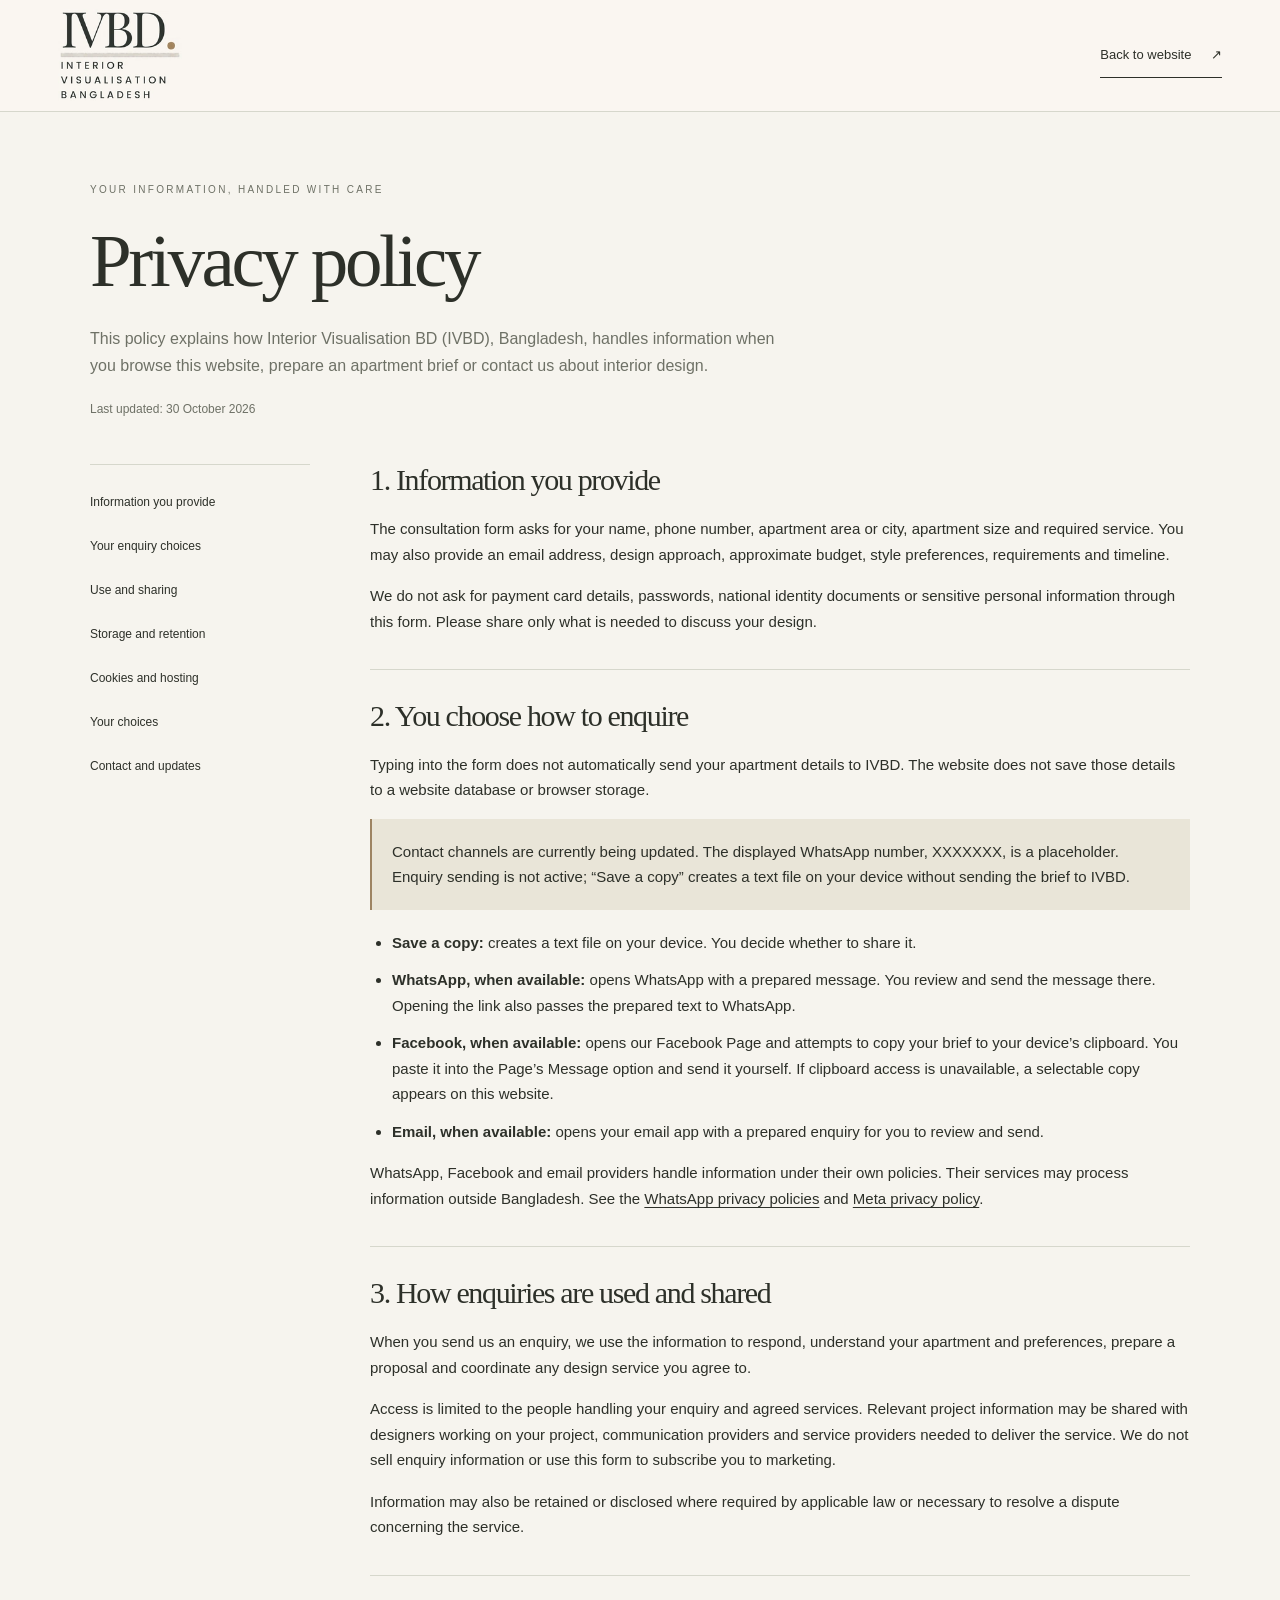
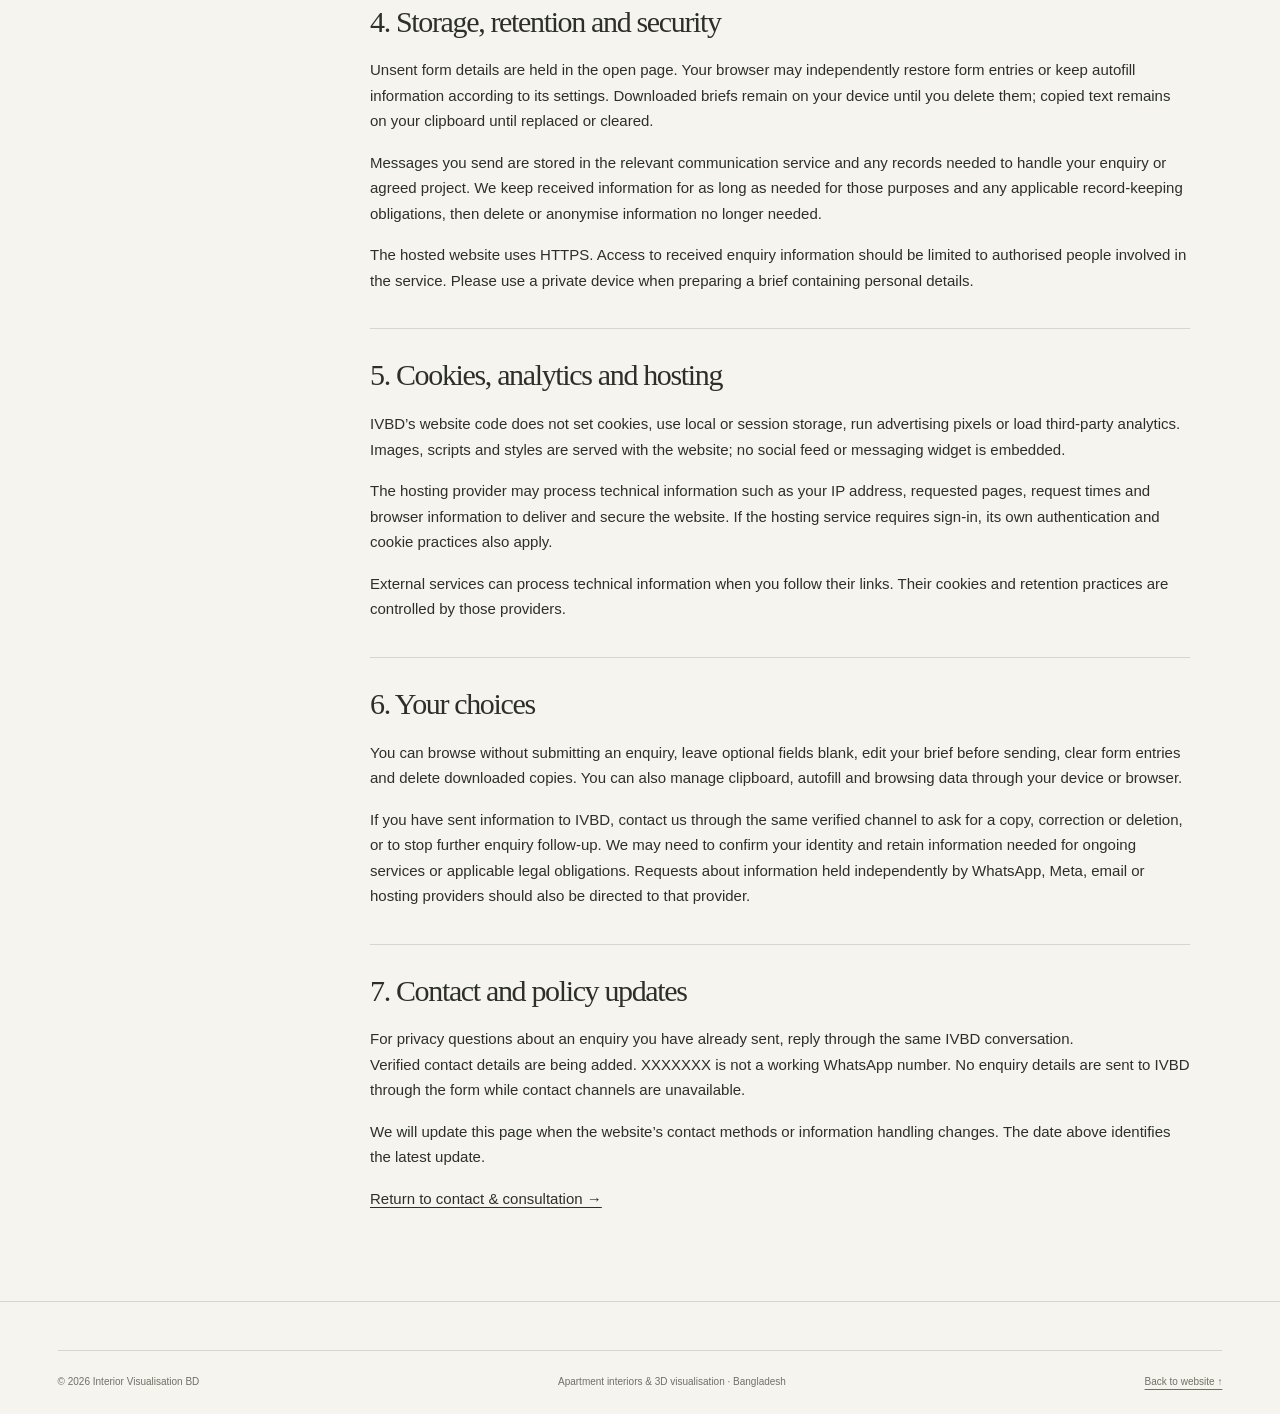
==== privacy.html @ 9e8beb45 "first commit" ====
<!doctype html>
<html lang="en-BD">
<head>
  <meta charset="utf-8">
  <meta name="viewport" content="width=device-width, initial-scale=1">
  <title>Privacy Policy | Interior Visualisation BD</title>
  <meta name="description" content="How Interior Visualisation BD handles website visits, apartment briefs and consultation enquiries.">
  <meta name="theme-color" content="#f6f3ed">
  <link rel="canonical" href="https://ivbd-interior-visualisation.usefulark.chatgpt.site/privacy.html">
  <link rel="icon" href="favicon.svg" type="image/svg+xml">
  <link rel="stylesheet" href="styles.css?v=plan-preview-fix-20261101">
  <script src="site-content.js?v=plan-preview-fix-20261101" defer></script>
  <script src="privacy.js?v=plan-preview-fix-20261101" defer></script>
  <script src="interactions.js?v=plan-preview-fix-20261101" defer></script>
</head>
<body>
  <a class="skip-link" href="#main">Skip to content</a>
  <header class="header policy-header">
    <a class="brand" href="index.html#home" aria-label="Interior Visualisation BD home"><img class="brand-logo" src="assets/ivbd-logo-396.webp" srcset="assets/ivbd-logo-198.webp 198w, assets/ivbd-logo-396.webp 396w, assets/ivbd-logo-990.webp 990w" sizes="(max-width: 600px) 100px, 198px" width="990" height="750" alt="IVBD — Interior Visualisation Bangladesh" decoding="async"></a>
    <a class="policy-back" href="index.html">Back to website <span aria-hidden="true">↗</span></a>
  </header>
  <main class="container policy-main" id="main">
    <p class="eyebrow">YOUR INFORMATION, HANDLED WITH CARE</p>
    <h1>Privacy policy</h1>
    <p class="policy-intro">This policy explains how Interior Visualisation BD (IVBD), Bangladesh, handles information when you browse this website, prepare an apartment brief or contact us about interior design.</p>
    <p class="policy-date">Last updated: <time datetime="2026-10-30">30 October 2026</time></p>
    <div class="policy-layout">
      <nav class="policy-nav" aria-label="Privacy policy contents">
        <a href="#information">Information you provide</a>
        <a href="#enquiries">Your enquiry choices</a>
        <a href="#use">Use and sharing</a>
        <a href="#storage">Storage and retention</a>
        <a href="#cookies">Cookies and hosting</a>
        <a href="#choices">Your choices</a>
        <a href="#contact">Contact and updates</a>
      </nav>
      <div class="policy-body">
        <section id="information" aria-labelledby="information-title">
          <h2 id="information-title">1. Information you provide</h2>
          <p>The consultation form asks for your name, phone number, apartment area or city, apartment size and required service. You may also provide an email address, design approach, approximate budget, style preferences, requirements and timeline.</p>
          <p>We do not ask for payment card details, passwords, national identity documents or sensitive personal information through this form. Please share only what is needed to discuss your design.</p>
        </section>
        <section id="enquiries" aria-labelledby="enquiries-title">
          <h2 id="enquiries-title">2. You choose how to enquire</h2>
          <p>Typing into the form does not automatically send your apartment details to IVBD. The website does not save those details to a website database or browser storage.</p>
          <p class="policy-status" id="policy-current-flow">Contact channels are currently being updated. The displayed WhatsApp number, XXXXXXX, is a placeholder. Enquiry sending is not active; “Save a copy” creates a text file on your device without sending the brief to IVBD.</p>
          <ul>
            <li><strong>Save a copy:</strong> creates a text file on your device. You decide whether to share it.</li>
            <li><strong>WhatsApp, when available:</strong> opens WhatsApp with a prepared message. You review and send the message there. Opening the link also passes the prepared text to WhatsApp.</li>
            <li><strong>Facebook, when available:</strong> opens our Facebook Page and attempts to copy your brief to your device’s clipboard. You paste it into the Page’s Message option and send it yourself. If clipboard access is unavailable, a selectable copy appears on this website.</li>
            <li><strong>Email, when available:</strong> opens your email app with a prepared enquiry for you to review and send.</li>
          </ul>
          <p id="policy-endpoint" hidden></p>
          <p>WhatsApp, Facebook and email providers handle information under their own policies. Their services may process information outside Bangladesh. See the <a href="https://www.whatsapp.com/legal/privacy-policies" target="_blank" rel="noopener noreferrer">WhatsApp privacy policies</a> and <a href="https://www.facebook.com/privacy/policy/" target="_blank" rel="noopener noreferrer">Meta privacy policy</a>.</p>
        </section>
        <section id="use" aria-labelledby="use-title">
          <h2 id="use-title">3. How enquiries are used and shared</h2>
          <p>When you send us an enquiry, we use the information to respond, understand your apartment and preferences, prepare a proposal and coordinate any design service you agree to.</p>
          <p>Access is limited to the people handling your enquiry and agreed services. Relevant project information may be shared with designers working on your project, communication providers and service providers needed to deliver the service. We do not sell enquiry information or use this form to subscribe you to marketing.</p>
          <p>Information may also be retained or disclosed where required by applicable law or necessary to resolve a dispute concerning the service.</p>
        </section>
        <section id="storage" aria-labelledby="storage-title">
          <h2 id="storage-title">4. Storage, retention and security</h2>
          <p>Unsent form details are held in the open page. Your browser may independently restore form entries or keep autofill information according to its settings. Downloaded briefs remain on your device until you delete them; copied text remains on your clipboard until replaced or cleared.</p>
          <p>Messages you send are stored in the relevant communication service and any records needed to handle your enquiry or agreed project. We keep received information for as long as needed for those purposes and any applicable record-keeping obligations, then delete or anonymise information no longer needed.</p>
          <p>The hosted website uses HTTPS. Access to received enquiry information should be limited to authorised people involved in the service. Please use a private device when preparing a brief containing personal details.</p>
        </section>
        <section id="cookies" aria-labelledby="cookies-title">
          <h2 id="cookies-title">5. Cookies, analytics and hosting</h2>
          <p>IVBD’s website code does not set cookies, use local or session storage, run advertising pixels or load third-party analytics. Images, scripts and styles are served with the website; no social feed or messaging widget is embedded.</p>
          <p>The hosting provider may process technical information such as your IP address, requested pages, request times and browser information to deliver and secure the website. If the hosting service requires sign-in, its own authentication and cookie practices also apply.</p>
          <p>External services can process technical information when you follow their links. Their cookies and retention practices are controlled by those providers.</p>
        </section>
        <section id="choices" aria-labelledby="choices-title">
          <h2 id="choices-title">6. Your choices</h2>
          <p>You can browse without submitting an enquiry, leave optional fields blank, edit your brief before sending, clear form entries and delete downloaded copies. You can also manage clipboard, autofill and browsing data through your device or browser.</p>
          <p>If you have sent information to IVBD, contact us through the same verified channel to ask for a copy, correction or deletion, or to stop further enquiry follow-up. We may need to confirm your identity and retain information needed for ongoing services or applicable legal obligations. Requests about information held independently by WhatsApp, Meta, email or hosting providers should also be directed to that provider.</p>
        </section>
        <section id="contact" aria-labelledby="contact-title">
          <h2 id="contact-title">7. Contact and policy updates</h2>
          <p>For privacy questions about an enquiry you have already sent, reply through the same IVBD conversation.</p>
          <div class="policy-contact-links" id="policy-contact-links"></div>
          <p id="policy-contact-note">Verified contact details are being added. XXXXXXX is not a working WhatsApp number. No enquiry details are sent to IVBD through the form while contact channels are unavailable.</p>
          <p>We will update this page when the website’s contact methods or information handling changes. The date above identifies the latest update.</p>
          <p><a href="index.html#contact">Return to contact & consultation →</a></p>
        </section>
      </div>
    </div>
  </main>
  <footer class="footer"><div class="container footer-bottom"><p>© 2026 Interior Visualisation BD</p><p>Apartment interiors & 3D visualisation · Bangladesh</p><a href="index.html">Back to website ↑</a></div></footer>
</body>
</html>
---- styles.css ----
/* IVBD — editable design system. No framework or external font downloads. */
:root {
  --paper: #f6f4ee;
  --ink: #2d3029;
  --muted: #6e7166;
  --olive: #343f32;
  --sand: #e8e3d8;
  --line: #d6d7cc;
  --gold: #9d8463;
  --serif: 'Iowan Old Style', 'Palatino Linotype', 'Book Antiqua', Georgia, serif;
  --gutter: clamp(22px, 4.5vw, 84px);
}
* { box-sizing: border-box; }
html { scroll-behavior: smooth; scroll-padding-top: 100px; }
body { margin: 0; background: var(--paper); color: var(--ink); font: 16px/1.7 Arial, Helvetica, sans-serif; -webkit-font-smoothing: antialiased; }
body.modal-open { overflow: hidden; }
img { display: block; width: 100%; height: auto; object-fit: cover; }
button, input, select, textarea { font: inherit; }
button, a { -webkit-tap-highlight-color: transparent; touch-action: manipulation; }
button { cursor: pointer; }
a { color: inherit; text-decoration: none; }
button { color: inherit; }
button, a { transition: color .2s, background-color .2s, border-color .2s; }
h1, h2, h3, p { margin: 0; }
h1, h2, h3 { font-family: var(--serif); font-weight: 400; }
h1, h2 { line-height: 1.06; letter-spacing: -.045em; }
h2 { font-size: clamp(38px, 4.3vw, 66px); }
h3 { line-height: 1.2; letter-spacing: -.025em; }
em { font-weight: 400; }
::selection { background: #d4c5aa; color: #253020; }
a:focus-visible, button:focus-visible, summary:focus-visible { outline: 2px solid #a57947; outline-offset: 5px; }
input:focus, textarea:focus, select:focus { outline: 2px solid #88947b; outline-offset: 3px; }
[hidden] { display: none !important; }
.wrap, .container { width: calc(100% - var(--gutter) * 2); max-width: 1440px; margin-inline: auto; }
.section { padding-block: clamp(68px, 7.5vw, 120px); }
.eyebrow { font-size: 10px; letter-spacing: 2.3px; text-transform: uppercase; line-height: 1.5; color: var(--muted); margin-bottom: 24px; }
.rule-label { display: flex; align-items: center; gap: 16px; }
.rule-label::before { content: ''; width: 38px; height: 1px; background: currentColor; }
.text-link { display: inline-flex; align-items: center; justify-content: space-between; gap: 30px; font-size: 13px; min-height: 46px; border-bottom: 1px solid currentColor; padding: 9px 0; }
.text-link span { font-size: 22px; }
.text-link:hover { color: #947553; }
.button { display: inline-flex; align-items: center; justify-content: space-between; gap: 30px; min-height: 57px; padding: 16px 24px; border: 1px solid transparent; font-size: 13px; line-height: 1.5; }
.button span:last-child { font-size: 23px; line-height: 1; }
.button-dark { background: var(--olive); color: var(--paper); }
.button-dark:hover { background: #4b5845; }
.button-light { background: var(--paper); color: var(--ink); }
.button-light:hover { background: #e5dfd3; }
.button-outline { border-color: var(--olive); color: var(--olive); background: transparent; }
.button-outline:hover { background: #e1ddcf; }
.skip-link { position: absolute; top: -100px; left: 18px; z-index: 100; padding: 14px 22px; background: var(--ink); color: white; }
.skip-link:focus { top: 10px; }
.sr-only { position: absolute; width: 1px; height: 1px; padding: 0; margin: -1px; overflow: hidden; clip: rect(0,0,0,0); white-space: nowrap; border: 0; }
/* Header */
.header { height: 94px; padding-inline: var(--gutter); display: flex; align-items: center; justify-content: space-between; gap: 28px; position: relative; z-index: 30; background: var(--paper); border-bottom: 1px solid var(--line); }
.brand { display: inline-flex; align-items: center; gap: 18px; flex-shrink: 0; }
.wordmark { font: 43px/.95 Georgia, serif; letter-spacing: -4px; }
.brand-dot { color: var(--gold); }
.brand-name { font-size: 8px; letter-spacing: 1.6px; line-height: 1.8; border-left: 1px solid var(--line); padding-left: 17px; }
.desktop-nav { display: flex; gap: 32px; font-size: 12px; }
.desktop-nav a { padding-block: 14px; }
.desktop-nav a:hover { color: var(--gold); }
.nav-cta { min-height: 44px; display: flex; align-items: center; gap: 22px; font-size: 12px; border-bottom: 1px solid var(--ink); }
.nav-cta span { font-size: 24px; }
.menu-toggle { display: none; border: 0; background: none; width: 44px; height: 44px; padding: 10px 7px; flex-shrink: 0; }
.menu-toggle span { display: block; height: 1px; margin: 6px 0; background: var(--ink); }
.mobile-nav { position: absolute; z-index: 29; top: 78px; padding: 18px var(--gutter) 28px; width: 100%; background: var(--paper); border-bottom: 1px solid var(--line); box-shadow: 0 20px 30px #0001; }
.mobile-nav a { display: block; padding-block: 12px; font-family: var(--serif); font-size: 27px; border-bottom: 1px solid var(--line); }
/* HERO: strong shading by the copy, fully transparent at 69% on desktop. */
.hero { position: relative; isolation: isolate; height: min(850px, calc(100svh - 94px)); min-height: 640px; color: white; display: flex; align-items: center; overflow: hidden; background: #766c5b; }
.hero-image, .hero-shade { position: absolute; inset: 0; width: 100%; height: 100%; }
.hero-image { z-index: -2; }
.hero-image img { height: 100%; object-position: center; }
.hero-shade { z-index: -1; pointer-events: none; background: linear-gradient(90deg, #000b 0%, #0009 26%, #0005 47%, #0000 69%); }
.hero-content { width: min(820px, 66%); margin-left: max(var(--gutter), calc((100vw - 1440px) / 2)); padding-block: 70px 100px; }
.hero .eyebrow { color: #f5f1e8; margin-bottom: 31px; }
.hero h1 { font-size: clamp(59px, 5.7vw, 90px); text-shadow: 0 2px 18px #0003; }
.hero h1 span { display: block; }
.hero-copy { max-width: 420px; font-size: 16px; line-height: 1.8; margin-top: 26px; text-shadow: 0 1px 10px #0007; }
.hero-actions { display: flex; align-items: center; gap: 34px; margin-top: 35px; }
.hero-actions .text-link { color: white; }
.hero-bottom { position: absolute; left: var(--gutter); right: var(--gutter); bottom: 28px; display: flex; justify-content: space-between; align-items: end; font-size: 10px; letter-spacing: 1.8px; text-transform: uppercase; }
.hero-caption { display: flex; gap: 16px; align-items: center; letter-spacing: .4px; text-transform: none; text-shadow: 0 2px 8px #000a; }
.hero-caption span { font-size: 24px; }
.intro-line { border-bottom: 1px solid var(--line); padding: 23px var(--gutter); display: flex; gap: 30px; align-items: center; justify-content: space-between; font-size: 10px; letter-spacing: 1.8px; text-transform: uppercase; }
.intro-line b { font-size: 16px; font-weight: 400; color: var(--gold); }
/* Apartment collections */
.section-heading { display: flex; align-items: end; justify-content: space-between; gap: 56px; margin-bottom: 46px; }
.section-heading > p { max-width: 350px; font-size: 15px; color: var(--muted); }
.apartments { padding-bottom: 90px; }
.homes-grid { display: grid; grid-template-columns: 1fr 1fr; gap: 34px; align-items: start; }
.home-card:nth-child(2) { margin-top: 92px; }
.home-picture { position: relative; overflow: hidden; aspect-ratio: 1.26; display: block; }
.home-picture img { height: 100%; transition: transform .6s ease; }
.home-card:hover .home-picture img { transform: scale(1.035); }
.picture-arrow { position: absolute; bottom: 21px; right: 21px; background: var(--paper); color: var(--ink); width: 48px; height: 48px; display: grid; place-items: center; font-size: 26px; }
.home-card-top { display: flex; align-items: center; justify-content: space-between; gap: 14px; margin: 24px 0 12px; }
.home-card-top .eyebrow { margin: 0; font-size: 9px; letter-spacing: 1.8px; }
.swatches { display: flex; gap: 6px; }
.swatch { width: 15px; height: 15px; border-radius: 50%; border: 1px solid #0001; }
.home-card h3 { font-size: clamp(30px, 3vw, 44px); margin-bottom: 12px; }
.home-meta { font-size: 12px; color: var(--muted); display: flex; gap: 12px; align-items: center; flex-wrap: wrap; }
.home-meta span + span::before { content: '/'; margin-right: 12px; color: #a2a495; }
.home-description { color: var(--muted); font-size: 14px; max-width: 470px; margin-block: 18px 13px; }
.concept-note { border-top: 1px solid var(--line); margin-top: 46px; padding-top: 20px; color: var(--muted); font-size: 12px; }
/* Interactive room feature */
.room-feature { background: #e9e6dc; padding-block: 72px; }
.room-feature-top { display: flex; align-items: end; justify-content: space-between; gap: 40px; margin-bottom: 36px; }
.room-feature-top h2 { font-size: clamp(38px, 4vw, 60px); }
.room-tabs { display: flex; gap: 25px; overflow-x: auto; scrollbar-width: thin; }
.room-tab { padding: 12px 0; background: transparent; border: 0; border-bottom: 1px solid transparent; color: var(--muted); font-size: 12px; white-space: nowrap; min-height: 44px; }
.room-tab[aria-selected='true'] { color: var(--ink); border-color: var(--ink); }
.room-feature-grid { display: grid; grid-template-columns: minmax(0, 1.8fr) minmax(260px, .8fr); }
.room-feature-photo { aspect-ratio: 1.5; background: #d4cdbd; overflow: hidden; }
.room-feature-photo img { height: 100%; }
.room-feature-copy { padding: 46px 0 30px 50px; display: flex; flex-direction: column; align-items: flex-start; justify-content: center; }
.room-feature-copy .eyebrow { font-size: 9px; }
.room-feature-copy h3 { font-size: 38px; margin-bottom: 21px; }
.room-feature-copy p:not(.eyebrow) { font-size: 14px; line-height: 1.8; color: var(--muted); }
.room-feature-copy .text-link { margin-top: 28px; }
/* Services and approach */
.services-layout { display: grid; grid-template-columns: .9fr 1.1fr; gap: 90px; align-items: start; }
.services-intro > p:not(.eyebrow) { color: var(--muted); margin-top: 25px; max-width: 380px; }
.plan-teaser { display: block; width: 100%; min-width: 0; margin-top: 38px; background: #edeadf; padding: 22px; border: 1px solid var(--line); position: relative; }
.plan-teaser img { width: 100%; height: auto; aspect-ratio: 1592 / 988; object-fit: contain; }
.plan-teaser > span { display: flex; justify-content: space-between; padding-top: 12px; font-size: 11px; color: var(--muted); }
.service-list details { border-top: 1px solid var(--line); }
.service-list details:last-of-type { border-bottom: 1px solid var(--line); }
.service-list summary { list-style: none; display: flex; align-items: center; gap: 24px; padding-block: 27px; cursor: pointer; }
.service-list summary::-webkit-details-marker { display: none; }
.service-number { font-size: 10px; color: var(--gold); }
.service-list h3 { font-size: 27px; }
.details-icon { margin-left: auto; font-size: 23px; font-weight: 300; }
.details-icon::after { content: '+'; }
.service-list details[open] .details-icon::after { content: '−'; }
.service-list details p { padding: 0 25px 28px 38px; font-size: 14px; color: var(--muted); }
.service-list .text-link { margin-top: 25px; }
.approach { background: var(--olive); color: var(--paper); }
.approach .eyebrow, .approach .section-heading > p { color: #d0d4c7; }
.process-grid { display: grid; grid-template-columns: repeat(4, 1fr); gap: 28px; margin-top: 66px; }
.process-grid article { border-top: 1px solid #ffffff45; padding-top: 24px; }
.step { font-size: 11px; letter-spacing: 2px; color: #d4c6ac; display: block; margin-bottom: 38px; }
.process-grid h3 { font-size: 29px; margin-bottom: 16px; }
.process-grid p { font-size: 13px; color: #d4d8ce; line-height: 1.85; max-width: 280px; }
/* Equally presented design services */
.pricing-grid { display: grid; grid-template-columns: 1fr 1fr; gap: 28px; }
.package { border: 1px solid #ced0c3; padding: 42px; background: #efeee6; display: flex; flex-direction: column; }
.package .eyebrow { font-size: 9px; letter-spacing: 1.8px; margin-bottom: 24px; }
.package h3 { font-size: 43px; margin-bottom: 21px; }
.package-desc { color: var(--muted); font-size: 14px; max-width: 440px; }
.package ul { list-style: none; padding: 28px 0; margin: 28px 0 15px; border-top: 1px solid #d2d4c9; flex: 1; }
.package li { font-size: 13px; padding: 8px 0; display: flex; gap: 13px; }
.package li::before { content: '✓'; color: #8d795b; }
.package .button { width: 100%; }
.package-note, .pricing-footnote { font-size: 12px; color: var(--muted); margin-top: 22px; }
/* Closing image */
.balcony-band { position: relative; isolation: isolate; height: 560px; display: flex; align-items: end; padding: 65px var(--gutter); color: white; background: #73634c; }
.balcony-band img { position: absolute; inset: 0; height: 100%; z-index: -2; object-position: center 57%; }
.balcony-band::before { content: ''; position: absolute; inset: 0; z-index: -1; background: linear-gradient(0deg, #000a, #0000 75%); }
.balcony-band .eyebrow { color: #f5ede0; }
.balcony-band h2 { font-size: clamp(40px, 4.8vw, 74px); text-shadow: 0 1px 15px #0003; }
/* Consultation */
.contact { background: #e9e5da; }
.contact-layout { display: grid; grid-template-columns: .8fr 1.2fr; gap: 100px; }
.contact-intro h2 { font-size: clamp(44px, 4.3vw, 65px); }
.contact-intro > p:not(.eyebrow) { color: var(--muted); max-width: 370px; margin-top: 25px; font-size: 15px; }
.contact-channels { display: flex; flex-direction: column; gap: 20px; margin-top: 38px; }
.contact-channel-block { display: flex; flex-direction: column; align-items: start; }
.contact-channel { font-size: 14px; display: inline-flex; align-items: center; gap: 28px; min-height: 44px; border-bottom: 1px solid #aaa58e; }
.channel-note { font-size: 11px; color: #77786b; margin-top: 7px; }
.contact-location { display: block; font-size: 9px; letter-spacing: 1.7px; margin-top: 50px; color: var(--muted); }
.consultation-form { display: flex; flex-direction: column; gap: 27px; }
.form-row { display: grid; grid-template-columns: 1fr 1fr; gap: 28px; }
.consultation-form label { font-size: 12px; position: relative; display: block; }
.consultation-form label > span:not(.optional) { color: var(--gold); }
.consultation-form input, .consultation-form select, .consultation-form textarea { display: block; width: 100%; border: 0; border-bottom: 1px solid #bbb9a8; border-radius: 0; background: transparent; padding: 13px 0; color: var(--ink); font-size: 16px; min-height: 50px; margin-top: 5px; }
.consultation-form input::placeholder, .consultation-form textarea::placeholder { color: #878678; opacity: 1; }
.consultation-form textarea { resize: vertical; min-height: 100px; }
.optional { float: right; color: var(--muted); font-size: 10px; }
.form-channel-actions { display: grid; grid-template-columns: 1fr 1fr; gap: 14px; margin-top: 5px; }
.form-channel-actions .button { width: 100%; padding-inline: 18px; font-size: 12px; text-align: left; }
[aria-disabled='true'] { opacity: .6; }
.form-fineprint { display: flex; justify-content: space-between; align-items: start; gap: 20px; }
.form-privacy, .form-policy { font-size: 11px; color: var(--muted); line-height: 1.8; }
.form-policy { margin-top: -14px; }
.form-policy a { text-decoration: underline; text-underline-offset: 3px; }
.save-brief { flex-shrink: 0; font-size: 11px; background: none; padding: 0 0 5px; border: 0; border-bottom: 1px solid #8b8d7b; }
.form-status { font-size: 13px; }
.form-status:empty { display: none; }
.brief-copy { display: block; min-height: 180px; background: #f7f5f0 !important; padding: 12px !important; border: 1px solid #aaa !important; }
.bot-trap { position: absolute; left: -9999px; }
/* Footer */
.footer { padding: 48px 0 24px; border-top: 1px solid var(--line); }
.footer-top { display: flex; align-items: center; justify-content: space-between; gap: 36px; padding-bottom: 40px; }
.footer-tagline { font-family: var(--serif); font-size: 27px; line-height: 1.15; letter-spacing: -.8px; }
.footer-links { display: flex; gap: 26px; font-size: 12px; }
.footer-links a { min-height: 44px; display: inline-flex; align-items: center; }
.footer-bottom { border-top: 1px solid var(--line); padding-top: 22px; display: flex; justify-content: space-between; gap: 24px; font-size: 10px; color: var(--muted); }
.footer-bottom a { text-decoration: underline; text-underline-offset: 4px; }
/* Apartment detail pages */
.project-masthead { padding-block: 49px 38px; }
.breadcrumb { font-size: 11px; color: var(--muted); margin-bottom: 32px; display: flex; gap: 13px; }
.project-title-row { display: flex; align-items: end; justify-content: space-between; gap: 36px; }
.project-title-row h1 { font-size: clamp(44px, 5.8vw, 84px); }
.project-title-row .eyebrow { margin-bottom: 16px; }
.project-title-row .home-meta { padding-bottom: 10px; }
.project-cover { height: min(72vw, 700px); max-height: 76svh; }
.project-cover img { height: 100%; }
.project-intro { display: grid; grid-template-columns: 1fr 1fr; gap: 100px; padding-block: 65px; border-bottom: 1px solid var(--line); }
.project-intro h2 { font-size: 44px; margin-bottom: 23px; }
.project-intro p { color: var(--muted); font-size: 15px; }
.project-spec { display: grid; grid-template-columns: 1fr 1fr; gap: 25px; align-content: start; }
.project-spec .eyebrow { font-size: 9px; margin-bottom: 13px; }
.project-spec ul { list-style: none; padding: 0; margin: 0; }
.project-spec li { font-size: 13px; color: var(--muted); margin-bottom: 9px; }
.palette { display: grid; grid-template-columns: 1fr 1fr; gap: 13px 20px; }
.palette span { display: flex; gap: 8px; align-items: center; color: var(--muted); font-size: 11px; }
.palette i { width: 18px; height: 18px; border-radius: 50%; border: 1px solid #0001; flex-shrink: 0; }
.room-jumps { display: flex; gap: 27px; overflow-x: auto; padding: 16px 0; border-top: 1px solid var(--line); border-bottom: 1px solid var(--line); margin: 28px 0 40px; scrollbar-width: thin; }
.room-jumps a { white-space: nowrap; font-size: 12px; min-height: 36px; display: inline-flex; align-items: center; }
.room-jumps a:hover { color: var(--gold); }
.tour-grid { display: grid; grid-template-columns: 1fr 1fr; gap: 48px 30px; }
.tour-card { scroll-margin-top: 35px; }
.tour-card:first-child { grid-column: 1 / -1; }
.tour-image { display: block; width: 100%; border: 0; padding: 0; position: relative; overflow: hidden; background: #ddd4c4; }
.tour-image img { aspect-ratio: 1.38; transition: transform .5s; }
.tour-card:first-child .tour-image img { aspect-ratio: 1.95; }
.tour-image:hover img { transform: scale(1.025); }
.tour-card h3 { font-size: 29px; margin-block: 19px 10px; }
.tour-card .room-label { font-size: 9px; letter-spacing: 1.4px; text-transform: uppercase; color: var(--muted); display: block; margin-top: 21px; }
.tour-card .room-label + h3 { margin-top: 9px; }
.tour-card p { color: var(--muted); font-size: 13px; max-width: 570px; }
.floorplan-section { background: #eae7de; }
.floorplan-layout { display: grid; grid-template-columns: .65fr 1.35fr; gap: 65px; align-items: center; }
.floorplan-copy h2 { font-size: 47px; }
.floorplan-copy > p:not(.eyebrow) { color: var(--muted); font-size: 14px; margin-top: 24px; }
.floorplan-copy ul { list-style: none; padding: 0; margin: 25px 0; }
.floorplan-copy li { font-size: 13px; padding: 9px 0 9px 20px; position: relative; }
.floorplan-copy li::before { content: '·'; position: absolute; left: 0; }
.floorplan-sheet { background: #f8f6ee; padding: 22px; }
.floorplan-sheet svg { width: 100%; height: auto; display: block; }
.floorplan-sheet .plan-room:hover { fill: #ddd9c5; }
.floorplan-sheet a:focus { outline: none; }
.floorplan-sheet a:focus .plan-room { stroke: #8c6d43; stroke-width: 3; }
.plan-footer { font-size: 10px; color: var(--muted); border-top: 1px solid var(--line); padding-top: 14px; display: flex; justify-content: space-between; gap: 20px; }
.next-home { display: grid; grid-template-columns: 1fr 1fr; gap: 60px; align-items: center; }
.next-home h2 { font-size: 53px; margin-bottom: 25px; }
.next-home p:not(.eyebrow) { color: var(--muted); margin-bottom: 25px; font-size: 15px; }
.next-home img { aspect-ratio: 1.45; }
/* Room lightbox */
.lightbox { border: 0; padding: 0; width: min(1180px, calc(100vw - 56px)); max-height: calc(100svh - 48px); overflow: auto; background: var(--paper); color: var(--ink); }
.lightbox::backdrop { background: #10170fe3; }
.lightbox-image { width: 100%; height: min(67svh, 720px); object-fit: contain; background: #1d241b; }
.lightbox-close { position: absolute; z-index: 2; right: 15px; top: 15px; width: 44px; height: 44px; border: 0; background: var(--paper); font-size: 28px; line-height: 1; }
.lightbox-bottom { display: flex; justify-content: space-between; align-items: center; gap: 28px; padding: 24px 30px; }
.lightbox-bottom h2 { font-size: 30px; }
.lightbox-bottom p { font-size: 11px; color: var(--muted); margin-top: 7px; }
.lightbox-controls { display: flex; gap: 9px; flex-shrink: 0; }
.lightbox-controls button { width: 44px; height: 44px; border: 1px solid var(--line); background: transparent; font-size: 23px; }
.lightbox-controls button:hover { background: var(--sand); }
/* Privacy page */
.policy-header { justify-content: space-between; }
.policy-back { min-height: 44px; display: inline-flex; align-items: center; gap: 20px; font-size: 13px; border-bottom: 1px solid var(--ink); }
.policy-main { max-width: 1100px; padding-block: 70px 90px; }
.policy-main > h1 { font-size: clamp(45px, 6vw, 75px); margin-bottom: 24px; }
.policy-intro { max-width: 700px; color: var(--muted); margin-bottom: 20px; }
.policy-date { font-size: 12px; color: var(--muted); margin-bottom: 45px; }
.policy-layout { display: grid; grid-template-columns: 220px 1fr; gap: 60px; align-items: start; }
.policy-nav { display: flex; flex-direction: column; position: sticky; top: 30px; border-top: 1px solid var(--line); padding-top: 15px; }
.policy-nav a { min-height: 44px; display: inline-flex; align-items: center; font-size: 12px; }
.policy-body { font-size: 15px; }
.policy-body h2 { font-size: 30px; margin-bottom: 20px; }
.policy-body section + section { margin-top: 35px; padding-top: 30px; border-top: 1px solid var(--line); }
.policy-body p + p { margin-top: 16px; }
.policy-body li + li { margin-top: 12px; }
.policy-body ul { padding-left: 22px; }
.policy-body a { text-decoration: underline; text-underline-offset: 3px; }
.policy-status { background: #e9e5d8; border-left: 2px solid var(--gold); padding: 20px; margin-block: 20px; }
.policy-contact-links { display: flex; flex-wrap: wrap; gap: 16px; }
.policy-contact-links a { min-height: 44px; display: inline-flex; align-items: center; }
/* Tablet */
@media (max-width: 1100px) {
  .header { height: 78px; gap: 18px; }
  .desktop-nav { gap: 20px; font-size: 11px; }
  .brand-name { display: none; }
  .hero { min-height: 610px; height: calc(92svh - 78px); }
  .hero-content { width: 72%; }
  .hero h1 { font-size: clamp(56px, 6.9vw, 78px); }
  .services-layout { gap: 50px; }
  .contact-layout { gap: 55px; }
  .room-feature-grid { grid-template-columns: 1.4fr 1fr; }
  .room-feature-copy { padding-left: 35px; }
  .room-feature-copy h3 { font-size: 32px; }
  .room-feature-top { display: block; }
  .room-tabs { margin-top: 23px; }
  .package { padding: 33px; }
  .form-channel-actions { grid-template-columns: 1fr; }
  .floorplan-layout { grid-template-columns: .7fr 1.3fr; gap: 35px; }
  .project-intro { gap: 50px; }
  .project-spec { grid-template-columns: 1fr; }
}
@media (max-width: 850px) {
  .desktop-nav { display: none; }
  .menu-toggle { display: block; }
  .header .brand { margin-right: auto; }
  .header .brand-name { display: block; }
  .hero-content { width: 83%; }
  .hero-shade { background: linear-gradient(90deg, #000b, #0008 42%, #0000 90%); }
  .services-layout, .contact-layout { grid-template-columns: 1fr; gap: 45px; }
  .services-intro { display: grid; grid-template-columns: 1fr 1fr; column-gap: 45px; }
  .services-intro .eyebrow { grid-column: 1 / -1; }
  .services-intro > p:not(.eyebrow) { margin-top: 0; }
  .plan-teaser { grid-column: 1 / -1; max-width: 500px; }
  .process-grid { grid-template-columns: 1fr 1fr; row-gap: 38px; }
  .contact-intro { max-width: 600px; }
  .contact-channels { flex-direction: row; flex-wrap: wrap; gap: 30px; }
  .contact-location { margin-top: 30px; }
  .form-channel-actions { grid-template-columns: 1fr 1fr; }
  .floorplan-layout { grid-template-columns: 1fr; }
  .floorplan-copy { max-width: 550px; }
  .project-title-row { align-items: start; flex-direction: column; gap: 24px; }
  .project-intro { grid-template-columns: 1fr; gap: 35px; }
  .project-spec { grid-template-columns: 1fr 1fr; }
  .footer-links { gap: 15px; }
}
/* Phone: typography, spacing and controls designed for small touch screens. */
@media (max-width: 600px) {
  :root { --gutter: 22px; }
  html { scroll-padding-top: 28px; }
  body { font-size: 15px; }
  h2 { font-size: 38px; }
  .section { padding-block: 62px; }
  .eyebrow { font-size: 9px; letter-spacing: 1.8px; margin-bottom: 20px; }
  .header { height: 70px; padding-inline: 20px; gap: 14px; }
  .wordmark { font-size: 35px; letter-spacing: -3px; }
  .header .brand-name { display: none; }
  .nav-cta { font-size: 11px; gap: 12px; }
  .nav-cta span { font-size: 22px; }
  .mobile-nav { top: 70px; }
  .mobile-nav a { font-size: 25px; }
  .hero { min-height: 590px; height: auto; align-items: start; }
  .hero-image img { object-position: 60% center; }
  .hero-content { width: calc(100% - 44px); margin: 0 22px; padding: 80px 0 93px; }
  .hero h1 { font-size: clamp(42px, 10.2vw, 58px); line-height: 1.04; letter-spacing: -.045em; }
  .hero h1 span { text-wrap: balance; }
  .hero .eyebrow { font-size: 8px; letter-spacing: 1.8px; gap: 12px; margin-bottom: 27px; }
  .rule-label::before { width: 24px; }
  .hero-copy { margin-top: 24px; font-size: 14px; line-height: 1.8; max-width: 345px; }
  .hero-shade { background: linear-gradient(90deg, #000a, #0006 57%, #0002), linear-gradient(0deg, #0005, #0000 50%); }
  .hero-actions { display: grid; gap: 8px; margin-top: 28px; }
  .hero-actions .button { min-height: 54px; font-size: 13px; }
  .hero-actions .text-link { justify-content: center; border: 0; min-height: 48px; font-size: 12px; }
  .hero-bottom { bottom: 24px; font-size: 8px; letter-spacing: 1px; }
  .hero-bottom > span { max-width: 130px; }
  .hero-caption { font-size: 9px; max-width: 150px; text-align: right; gap: 12px; }
  .intro-line { gap: 15px; padding: 19px 22px; font-size: 8px; letter-spacing: 1px; }
  .intro-line > span:last-child, .intro-line > b:last-of-type { display: none; }
  .section-heading { display: block; margin-bottom: 30px; }
  .section-heading > p { margin-top: 22px; font-size: 14px; max-width: 360px; }
  .homes-grid { grid-template-columns: 1fr; gap: 44px; }
  .home-card:nth-child(2) { margin-top: 0; }
  .home-picture { aspect-ratio: 1.15; }
  .home-card-top { margin-top: 20px; }
  .home-card-top .eyebrow { font-size: 8px; }
  .home-card h3 { font-size: 33px; }
  .home-meta { font-size: 11px; gap: 9px; }
  .home-meta span + span::before { margin-right: 9px; }
  .home-description { font-size: 14px; margin-block: 16px 8px; }
  .picture-arrow { width: 44px; height: 44px; bottom: 15px; right: 15px; }
  .concept-note { font-size: 11px; margin-top: 35px; }
  .room-feature { padding-block: 55px; }
  .room-feature-top { margin-bottom: 25px; }
  .room-feature-top h2 { font-size: 37px; }
  .room-tabs { gap: 26px; margin-top: 22px; }
  .room-tab { font-size: 12px; }
  .room-feature-grid { grid-template-columns: 1fr; }
  .room-feature-photo { aspect-ratio: 1.22; }
  .room-feature-copy { padding: 29px 0 0; }
  .room-feature-copy .eyebrow { margin-bottom: 14px; }
  .room-feature-copy h3 { font-size: 32px; max-width: 310px; margin-bottom: 16px; }
  .room-feature-copy .text-link { margin-top: 18px; }
  .services-intro { display: block; }
  .services-intro > p:not(.eyebrow) { margin-top: 23px; font-size: 14px; }
  .plan-teaser { padding: 13px; margin-top: 27px; }
  .plan-teaser > span { font-size: 10px; }
  .service-list summary { padding-block: 22px; gap: 15px; }
  .service-list h3 { font-size: 24px; }
  .service-list details p { padding-left: 30px; font-size: 14px; }
  .process-grid { grid-template-columns: 1fr; gap: 0; margin-top: 34px; }
  .process-grid article { display: grid; grid-template-columns: 32px 1fr; gap: 8px 15px; padding-block: 25px; }
  .step { grid-row: span 2; margin: 6px 0 0; font-size: 10px; }
  .process-grid h3 { font-size: 27px; margin: 0; }
  .process-grid p { font-size: 13px; max-width: none; }
  .pricing-grid { grid-template-columns: 1fr; gap: 20px; }
  .package { padding: 30px 25px; }
  .package h3 { font-size: 37px; }
  .package-desc { font-size: 14px; }
  .package ul { padding-block: 22px; margin-top: 22px; }
  .package li { font-size: 13px; }
  .pricing-footnote { font-size: 11px; }
  .balcony-band { height: 450px; padding: 38px 22px; }
  .balcony-band img { object-position: 57% center; }
  .balcony-band h2 { font-size: 39px; }
  .contact-intro h2 { font-size: 43px; }
  .contact-intro > p:not(.eyebrow) { font-size: 14px; }
  .contact-channels { flex-direction: column; gap: 20px; }
  .contact-location { font-size: 8px; line-height: 1.8; }
  .form-row { grid-template-columns: 1fr; gap: 24px; }
  .consultation-form { gap: 24px; }
  .consultation-form label { font-size: 12px; }
  .consultation-form input, .consultation-form select, .consultation-form textarea { font-size: 16px; }
  .form-channel-actions { grid-template-columns: 1fr; gap: 12px; }
  .form-channel-actions .button { min-height: 55px; font-size: 13px; }
  .form-fineprint { flex-wrap: wrap; gap: 10px; }
  .save-brief { min-height: 44px; padding-top: 8px; }
  .form-policy { font-size: 11px; }
  .footer { padding-top: 33px; }
  .footer-top { display: grid; grid-template-columns: 1fr 1fr; gap: 25px; padding-bottom: 25px; }
  .footer-brand .brand-name { display: none; }
  .footer-tagline { font-size: 23px; }
  .footer-links { grid-column: 1 / -1; justify-content: space-between; gap: 10px; font-size: 11px; }
  .footer-bottom { flex-wrap: wrap; gap: 14px; font-size: 9px; }
  .footer-bottom > p:nth-child(2) { display: none; }
  .project-masthead { padding-block: 28px; }
  .breadcrumb { font-size: 10px; margin-bottom: 27px; }
  .project-title-row h1 { font-size: 45px; }
  .project-title-row .home-meta { padding: 0; }
  .project-cover { height: 430px; max-height: none; }
  .project-cover img { object-position: 56% center; }
  .project-intro { padding-block: 42px; gap: 32px; }
  .project-intro h2 { font-size: 36px; }
  .project-intro p { font-size: 14px; }
  .project-spec { grid-template-columns: 1fr; gap: 24px; }
  .palette { grid-template-columns: repeat(4, 1fr); gap: 10px; }
  .palette span { flex-direction: column; align-items: start; gap: 7px; font-size: 10px; }
  .room-jumps { gap: 25px; margin-block: 25px 30px; }
  .room-jumps a { min-height: 44px; }
  .tour-grid { grid-template-columns: 1fr; gap: 33px; }
  .tour-card:first-child { grid-column: auto; }
  .tour-image img, .tour-card:first-child .tour-image img { aspect-ratio: 1.22; }
  .tour-card h3 { font-size: 28px; }
  .tour-card p { font-size: 14px; }
  .floorplan-copy h2 { font-size: 38px; }
  .floorplan-layout { gap: 25px; }
  .floorplan-sheet { padding: 8px; margin-inline: -9px; }
  .plan-footer { font-size: 9px; padding: 12px 8px; }
  .next-home { grid-template-columns: 1fr; gap: 27px; }
  .next-home h2 { font-size: 40px; }
  .next-home p:not(.eyebrow) { font-size: 14px; }
  .lightbox { width: calc(100vw - 20px); max-height: calc(100svh - 20px); }
  .lightbox-image { height: auto; min-height: 220px; max-height: 65svh; aspect-ratio: 1.15; }
  .lightbox-bottom { padding: 22px 19px; align-items: start; gap: 15px; }
  .lightbox-bottom h2 { font-size: 25px; }
  .lightbox-controls { gap: 5px; }
  .lightbox-close { right: 10px; top: 10px; }
  .policy-main { padding-block: 44px 60px; }
  .policy-intro { font-size: 15px; }
  .policy-layout { grid-template-columns: 1fr; gap: 30px; }
  .policy-nav { position: static; display: grid; grid-template-columns: 1fr 1fr; gap: 3px 15px; }
  .policy-body h2 { font-size: 28px; }
  .policy-back { font-size: 11px; gap: 8px; }
}
@media (max-width: 360px) {
  :root { --gutter: 18px; }
  .header { padding-inline: 17px; gap: 10px; }
  .hero-content { margin-inline: 18px; width: calc(100% - 36px); padding-top: 65px; }
  .hero h1 { font-size: 40px; }
  .hero .eyebrow { font-size: 7px; letter-spacing: 1.4px; }
  .home-meta { font-size: 10px; }
  .home-card h3 { font-size: 31px; }
}
@media (prefers-reduced-motion: reduce) {
  html { scroll-behavior: auto; }
  *, *::before, *::after { transition: none !important; animation: none !important; }
}

/* Room links over the approved plan never alter its underlying layout image. */
.floorplan-sheet .approved-plan .plan-room:hover{fill:rgba(105,124,88,.1);stroke:#7b8a69;stroke-width:2}
.floorplan-sheet .approved-plan a:focus .plan-room{fill:rgba(105,124,88,.08);stroke:#7b8a69;stroke-width:3}

/* User-supplied Canva logo. Artwork retained; outer blank margins trimmed only. */
.brand-logo { display: block; width: 124px; height: auto; }
.header { height: 112px; background: #faf6f1; }
.header .brand { gap: 0; }
.header .brand-logo { width: 124px; }
.mobile-nav { top: 112px; }
.footer-brand .brand-logo { width: 198px; }
@media (max-width: 1100px) and (min-width: 601px) {
  .header { height: 102px; }
  .header .brand-logo { width: 112px; }
  .mobile-nav { top: 102px; }
}
@media (max-width: 600px) {
  .header { height: 90px; }
  .header .brand-logo { width: 100px; }
  .mobile-nav { top: 90px; }
  .footer-brand .brand-logo { width: 180px; }
}

/* Warm, material-inspired light; no custom cursor or page-wide tracking layer. */
.glow-card { position: relative; isolation: isolate; overflow: hidden; }
.cursor-spot { display: none; position: absolute; left: 0; top: 0; width: 320px; height: 320px; border-radius: 50%; background: radial-gradient(circle, #c2a37322, #c2a3730d 42%, transparent 70%); opacity: 0; pointer-events: none; z-index: 2; transition: opacity .25s; }
.glow-card::after { content: ''; position: absolute; inset: 0; padding: 1px; border-radius: inherit; background: radial-gradient(280px circle at var(--glow-x, 50%) var(--glow-y, 50%), #c7a978, #9d846350 42%, transparent 72%); -webkit-mask: linear-gradient(#fff 0 0) content-box, linear-gradient(#fff 0 0); -webkit-mask-composite: xor; mask: linear-gradient(#fff 0 0) content-box, linear-gradient(#fff 0 0); mask-composite: exclude; opacity: 0; pointer-events: none; z-index: 3; transition: opacity .25s; }
.glow-card:focus-within::after { opacity: 1; }
@media (hover: hover) and (pointer: fine) and (prefers-reduced-motion: no-preference) {
  .cursor-spot { display: block; }
  .glow-card.is-lit::after, .glow-card.is-lit > .cursor-spot { opacity: 1; }
  .picture-arrow { transition: transform .25s, background-color .25s; }
  .home-picture:hover .picture-arrow, .tour-image:hover .picture-arrow { transform: translate(3px,-3px); background: #eadfc9; }
}
.button, .tour-image, .menu-toggle, .room-tab, .back-to-top { transition: transform .18s, background-color .2s, color .2s, border-color .2s; }
@media (prefers-reduced-motion: no-preference) {
  .button:active, .tour-image:active, .menu-toggle:active, .room-tab:active, .back-to-top:active { transform: scale(.985); }
}
@media (hover: none) {
  .button:active, .room-tab:active { box-shadow: inset 0 0 0 2px #b99a6b; }
  .home-card:hover .home-picture img { transform: none; }
}
.swipe-surface { touch-action: pan-y pinch-zoom; }
.swipe-hint { display: none; }
@media (pointer: coarse) { .swipe-hint { display: block; margin-top: 8px; color: var(--muted); font-size: 11px; letter-spacing: .3px; } }
.reading-progress { position: fixed; top: 0; left: 0; width: 100%; height: 2px; background: var(--gold); transform: scaleX(0); transform-origin: left; z-index: 60; pointer-events: none; }
.back-to-top { position: fixed; right: max(20px, env(safe-area-inset-right)); bottom: max(20px, env(safe-area-inset-bottom)); z-index: 25; width: 46px; height: 46px; display: grid; place-items: center; border: 1px solid #af9c7e; border-radius: 50%; background: var(--paper); color: var(--ink); box-shadow: 0 3px 16px #2d302918; font-size: 24px; }
.back-to-top:hover { background: #e9dfcd; }
body.modal-open .back-to-top { visibility: hidden; }
@media (prefers-reduced-motion: reduce) { .cursor-spot { display: none; } .glow-card::after { transition: none; } }

/* Decorative mouse glow never replaces the cursor or captures clicks. */
.cursor-aura { display: none; position: fixed; top: 0; left: 0; width: 180px; height: 180px; border-radius: 50%; background: radial-gradient(circle, #dfbc7e55 0%, #d7b16f33 16%, #c6a46b1c 35%, transparent 68%); opacity: 0; pointer-events: none; z-index: 55; transition: opacity .2s; }
@media (hover: hover) and (pointer: fine) and (prefers-reduced-motion: no-preference) {
  .cursor-aura { display: block; }
  .cursor-aura.is-visible { opacity: 1; }
}
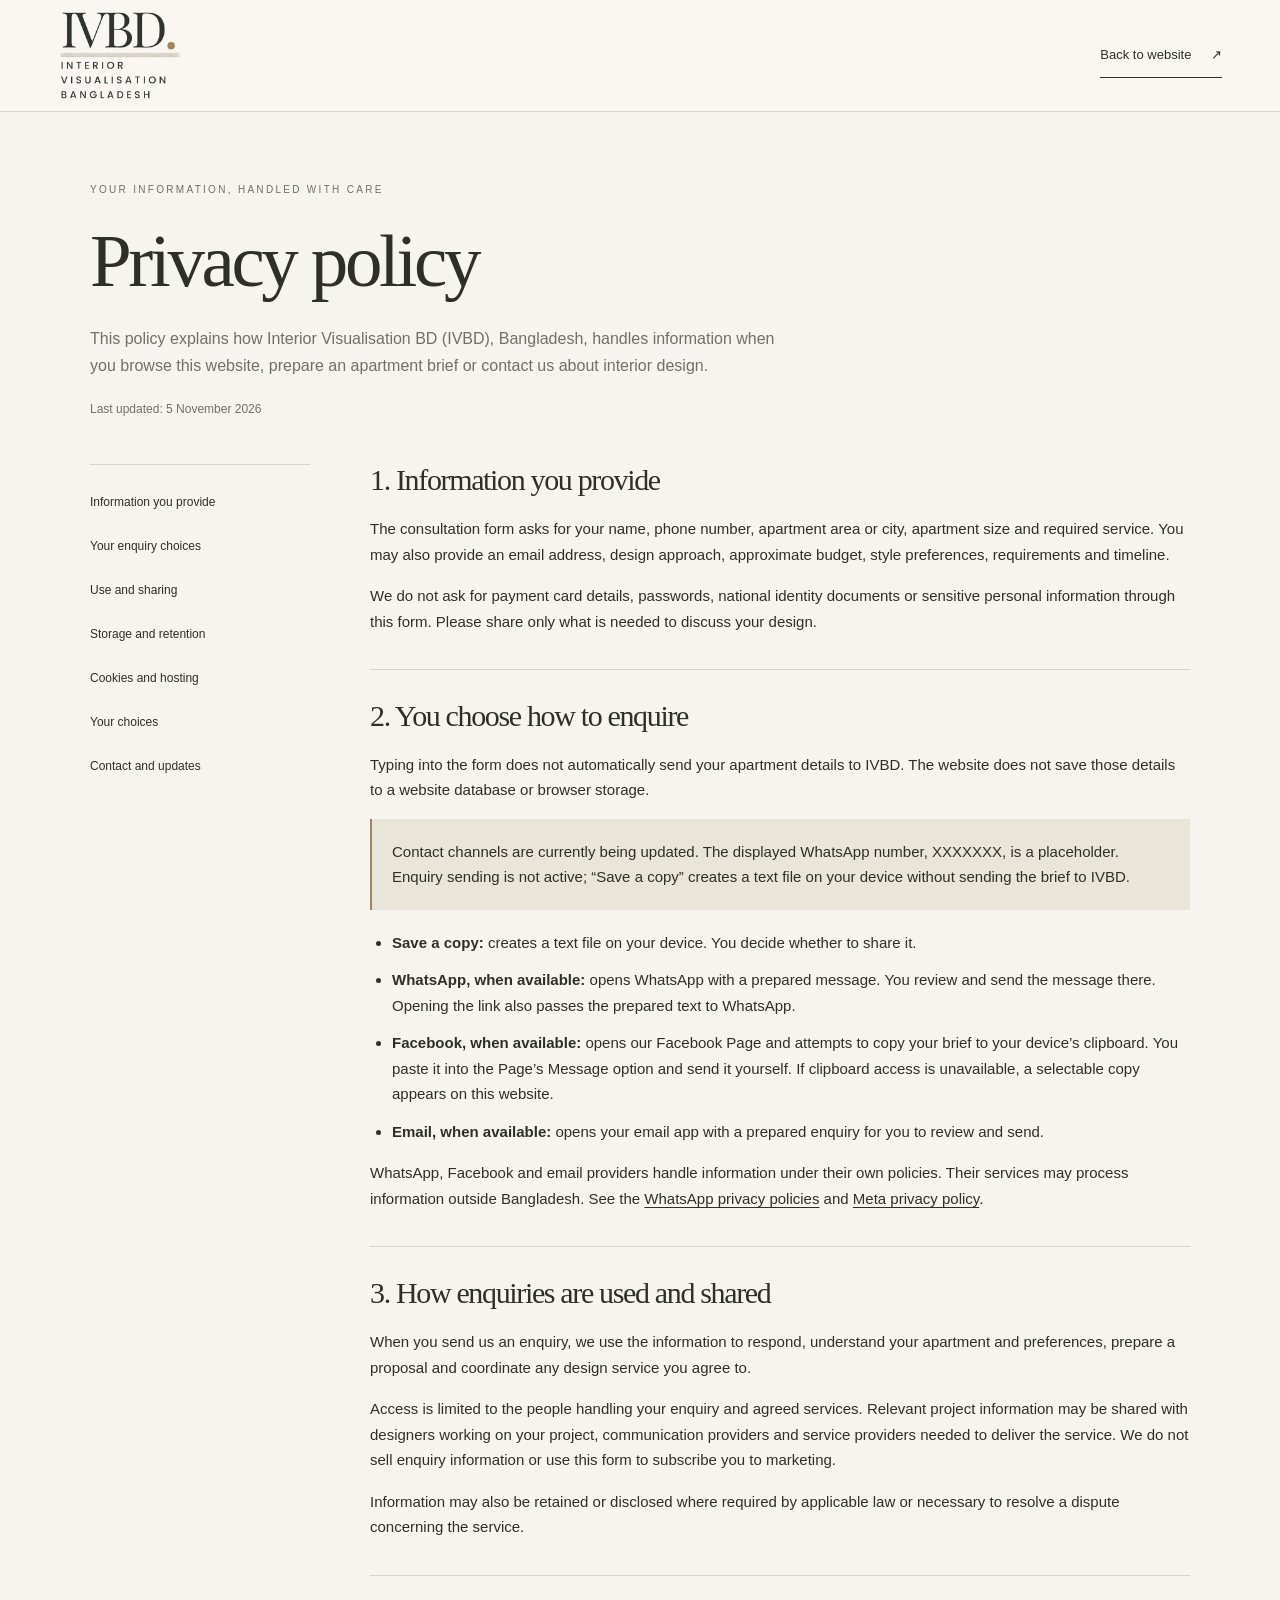
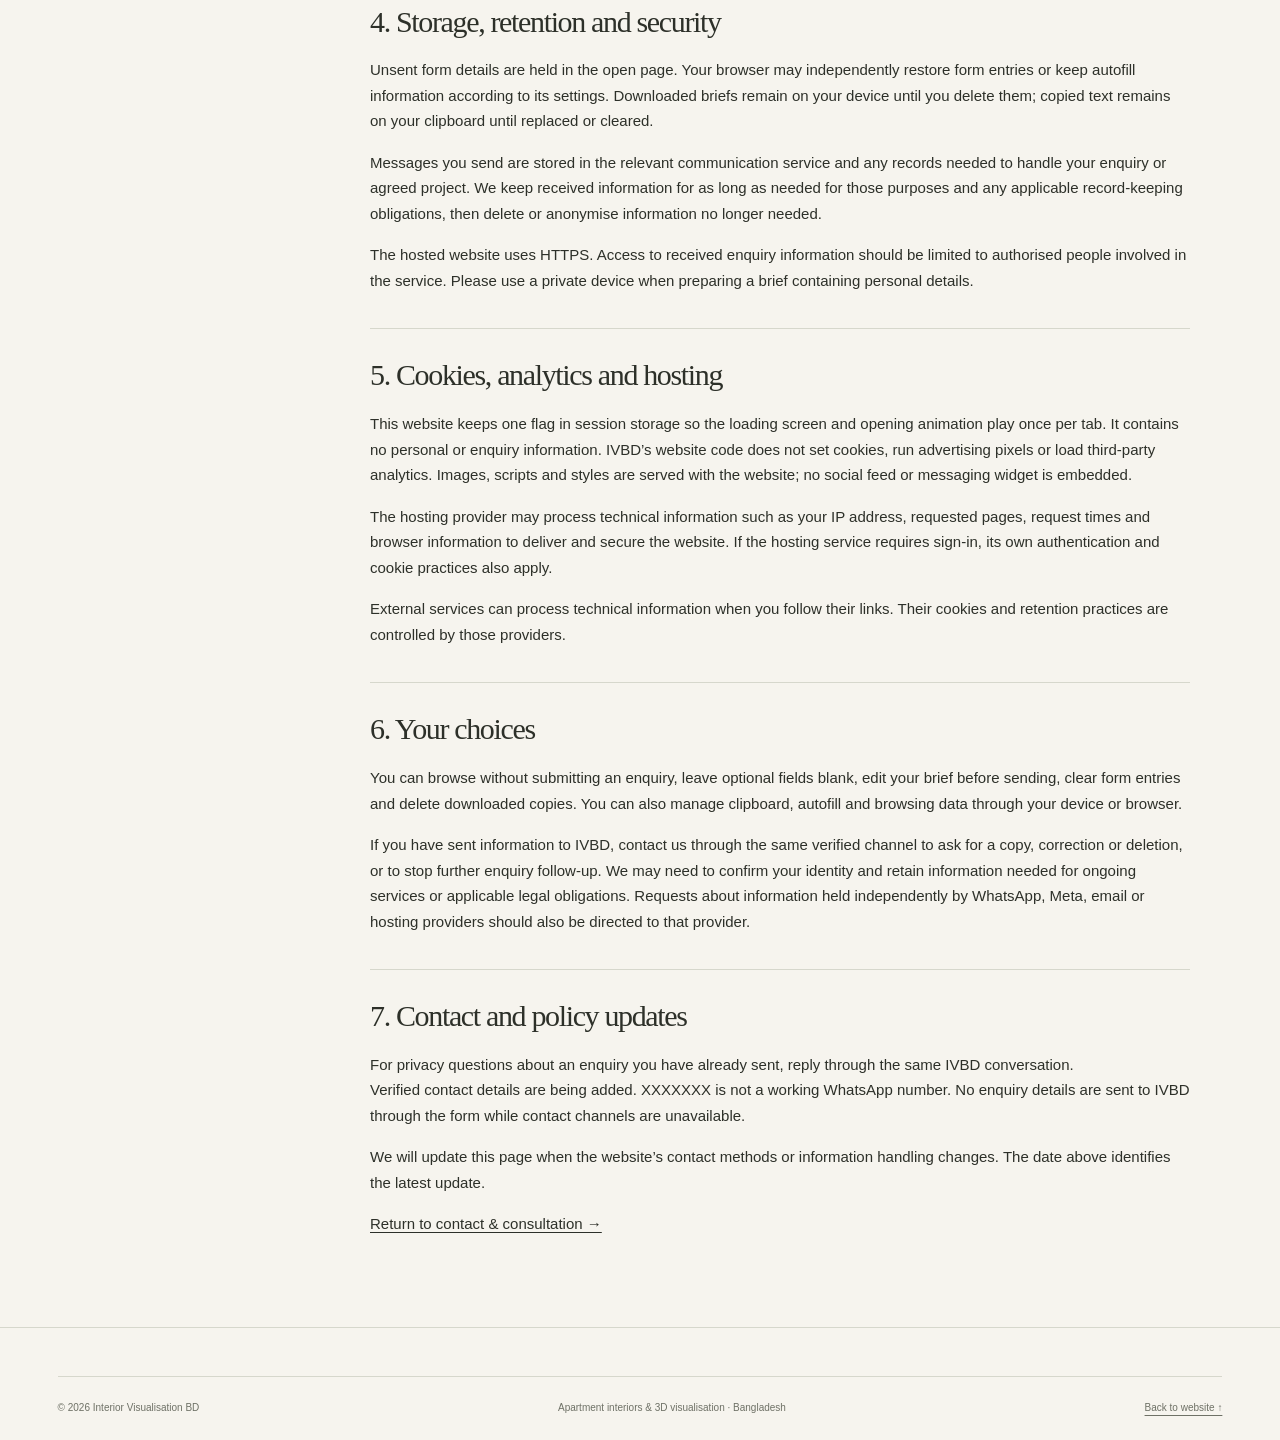
==== commit 5e424835: "Replace old IVBD website with updated version" ====
--- a/privacy.html
+++ b/privacy.html
@@ -8,22 +8,22 @@
   <meta name="theme-color" content="#f6f3ed">
   <link rel="canonical" href="https://ivbd-interior-visualisation.usefulark.chatgpt.site/privacy.html">
   <link rel="icon" href="favicon.svg" type="image/svg+xml">
-  <link rel="stylesheet" href="styles.css?v=plan-preview-fix-20261101">
-  <script src="site-content.js?v=plan-preview-fix-20261101" defer></script>
-  <script src="privacy.js?v=plan-preview-fix-20261101" defer></script>
-  <script src="interactions.js?v=plan-preview-fix-20261101" defer></script>
+  <link rel="stylesheet" href="styles.css?v=consultation-forest-6">
+  <script src="site-content.js?v=bronze-studio-4" defer></script>
+  <script src="privacy.js?v=bronze-studio-4" defer></script>
+  <script src="interactions.js?v=bronze-studio-4" defer></script>
 </head>
 <body>
   <a class="skip-link" href="#main">Skip to content</a>
   <header class="header policy-header">
-    <a class="brand" href="index.html#home" aria-label="Interior Visualisation BD home"><img class="brand-logo" src="assets/ivbd-logo-396.webp" srcset="assets/ivbd-logo-198.webp 198w, assets/ivbd-logo-396.webp 396w, assets/ivbd-logo-990.webp 990w" sizes="(max-width: 600px) 100px, 198px" width="990" height="750" alt="IVBD — Interior Visualisation Bangladesh" decoding="async"></a>
+    <a class="brand" href="index.html#home" aria-label="Interior Visualisation BD home"><img class="brand-logo" src="[data-uri]" width="396" height="300" alt="IVBD — Interior Visualisation Bangladesh" decoding="async"></a>
     <a class="policy-back" href="index.html">Back to website <span aria-hidden="true">↗</span></a>
   </header>
   <main class="container policy-main" id="main">
     <p class="eyebrow">YOUR INFORMATION, HANDLED WITH CARE</p>
     <h1>Privacy policy</h1>
     <p class="policy-intro">This policy explains how Interior Visualisation BD (IVBD), Bangladesh, handles information when you browse this website, prepare an apartment brief or contact us about interior design.</p>
-    <p class="policy-date">Last updated: <time datetime="2026-10-30">30 October 2026</time></p>
+    <p class="policy-date">Last updated: <time datetime="2026-11-05">5 November 2026</time></p>
     <div class="policy-layout">
       <nav class="policy-nav" aria-label="Privacy policy contents">
         <a href="#information">Information you provide</a>
@@ -67,7 +67,7 @@
         </section>
         <section id="cookies" aria-labelledby="cookies-title">
           <h2 id="cookies-title">5. Cookies, analytics and hosting</h2>
-          <p>IVBD’s website code does not set cookies, use local or session storage, run advertising pixels or load third-party analytics. Images, scripts and styles are served with the website; no social feed or messaging widget is embedded.</p>
+          <p>This website keeps one flag in session storage so the loading screen and opening animation play once per tab. It contains no personal or enquiry information. IVBD’s website code does not set cookies, run advertising pixels or load third-party analytics. Images, scripts and styles are served with the website; no social feed or messaging widget is embedded.</p>
           <p>The hosting provider may process technical information such as your IP address, requested pages, request times and browser information to deliver and secure the website. If the hosting service requires sign-in, its own authentication and cookie practices also apply.</p>
           <p>External services can process technical information when you follow their links. Their cookies and retention practices are controlled by those providers.</p>
         </section>
--- a/styles.css
+++ b/styles.css
@@ -530,3 +530,234 @@
   .cursor-aura { display: block; }
   .cursor-aura.is-visible { opacity: 1; }
 }
+
+/* BRONZE LINE — motion timing and the first-visit composition */
+:root {
+  --entry-length: 1400ms;
+  --room-length: 420ms;
+  --menu-length: 300ms;
+  --section-length: 700ms;
+  --camera-length: 1800ms;
+  --loader-exit: 620ms;
+  --studio-ease: cubic-bezier(.2,.72,.23,1);
+}
+.header .brand { position: relative; }
+.hero .rule-label::before {
+  width: clamp(32px, 4vw, 68px);
+  background: linear-gradient(90deg, #d5b98b, #f7edd8);
+  transform-origin: left;
+}
+.hero-caption {
+  padding: 9px 13px;
+  gap: 12px;
+  background: #29271fdb;
+  border: 1px solid #f0e4cf59;
+  color: #fffaf1;
+  text-shadow: none;
+  text-align: left;
+  max-width: none;
+}
+.hero-caption .plate-number {
+  font: italic 24px/1 var(--serif);
+  border-right: 1px solid #e4cfab85;
+  color: #e7cfaa;
+  padding-right: 11px;
+}
+.hero-caption .plate-copy { display: grid; gap: 3px; font: 16px/1.1 var(--serif); }
+.plate-copy small { font: 8px/1.3 Arial,sans-serif; letter-spacing: 1.45px; text-transform: uppercase; }
+.hero-caption .plate-arrow { font-size: 16px; }
+@media (min-width: 851px) {
+  .hero-shade { background: linear-gradient(90deg,#15140fd1 0%,#17140ea6 25%,#201d155c 45%,transparent 63%); }
+}
+@media (max-width: 600px) {
+  .hero { min-height: 540px; }
+  .hero-content { padding-top: clamp(52px,9svh,80px); padding-bottom: 106px; }
+  .hero-caption { padding: 8px 10px; gap: 8px; }
+  .hero-caption .plate-copy { font-size: 13px; }
+  .hero-caption .plate-number { font-size: 20px; padding-right: 8px; }
+}
+@media (prefers-reduced-motion: no-preference) {
+  .studio-entry .header .brand::after {
+    content: ''; position: absolute; left: 91.3%; top: 39.5%;
+    width: 6.3%; aspect-ratio: 1; border-radius: 50%;
+    background: #b8976b; box-shadow: 0 0 8px #bf9a64;
+    pointer-events: none; opacity: 0;
+    animation: signature-dot calc(var(--entry-length) * .59) ease-out both;
+  }
+  .studio-entry .header .brand-logo { animation: signature-ink calc(var(--entry-length) * .65) var(--studio-ease) both; }
+  .studio-entry .hero .rule-label::before { animation: drafting-rule calc(var(--entry-length) * .76) var(--studio-ease) both; }
+  .studio-entry .hero-image img { animation: opening-photo var(--entry-length) var(--studio-ease) both; }
+  .studio-entry #hero-title span { animation: opening-type calc(var(--entry-length) * .74) var(--studio-ease) both; }
+  .studio-entry #hero-title span + span { animation-delay: calc(var(--entry-length) * .13); }
+  .studio-entry .hero-copy { animation: opening-type calc(var(--entry-length) * .68) calc(var(--entry-length) * .21) var(--studio-ease) both; }
+  .studio-entry .hero-actions { animation: opening-type 620ms 410ms var(--studio-ease) both; }
+  .studio-entry .hero-bottom { animation: opening-type 620ms 490ms var(--studio-ease) both; }
+  .menu-toggle span { transition: transform var(--menu-length) var(--studio-ease); }
+  .plate-arrow { transition: transform .2s; }
+  .hero-caption:hover .plate-arrow, .hero-caption:focus-visible .plate-arrow { transform: translate(2px,-2px); }
+}
+@keyframes signature-dot {
+  0% { opacity: .5; transform: translate(-50%,-68%) scale(.55); }
+  40% { opacity: 1; transform: translate(-50%,-50%) scale(1.25); }
+  100% { opacity: 0; transform: translate(-50%,-50%) scale(1); }
+}
+@keyframes signature-ink { from { opacity: .2; transform: translateY(3px); } }
+@keyframes drafting-rule { 0%, 10% { transform: scaleX(.08); } 100% { transform: scaleX(1); } }
+@keyframes opening-type { from { opacity: .24; transform: translateY(.26em); } }
+@keyframes opening-photo { from { transform: scale(1.045); } }
+.menu-toggle[aria-expanded="true"] span:first-child { transform: translateY(3.5px) rotate(45deg); }
+.menu-toggle[aria-expanded="true"] span:last-child { transform: translateY(-3.5px) rotate(-45deg); }
+.mobile-nav a:focus-visible { outline-offset: -3px; }
+.hero :focus-visible { outline: 2px solid white; box-shadow: 0 0 0 5px #282820; }
+@media (max-width: 850px) and (scripting: none) {
+  .menu-toggle { display: none; }
+  .mobile-nav[hidden] { display: flex !important; position: static; flex-wrap: wrap; gap: 4px 18px; }
+  .mobile-nav a { font: 14px/1.5 Arial,sans-serif; padding: 8px 0; }
+}
+
+/* First-visit signature. The home page starts loading behind this layer. */
+.site-loader { display: none; }
+
+@media (prefers-reduced-motion: no-preference) {
+  .studio-loading .site-loader {
+    display: grid;
+    place-items: center;
+    position: fixed;
+    inset: 0;
+    z-index: 90;
+    padding: 28px;
+    background: #faf6f1;
+    pointer-events: none;
+    animation: loader-failsafe 1600ms step-end forwards;
+  }
+  .loader-signature { width: min(240px, 65vw); text-align: center; }
+  .loader-mark { position: relative; }
+  .loader-mark img {
+    width: 100%;
+    height: auto;
+    animation: loader-logo 460ms var(--studio-ease) both;
+  }
+  .loader-mark::after {
+    content: '';
+    position: absolute;
+    left: 91.3%;
+    top: 39.5%;
+    width: 6.3%;
+    aspect-ratio: 1;
+    border-radius: 50%;
+    background: #b8976b;
+    box-shadow: 0 0 16px #b8976b88;
+    animation: loader-dot 740ms 90ms var(--studio-ease) both;
+  }
+  .loader-line {
+    display: block;
+    position: relative;
+    height: 1px;
+    overflow: hidden;
+    margin: 30px 0 16px;
+    background: var(--line);
+    animation: drafting-rule 560ms 70ms var(--studio-ease) both;
+  }
+  .loader-line::after {
+    content: '';
+    position: absolute;
+    inset: 0;
+    background: linear-gradient(90deg, transparent, #b8976b, transparent);
+    animation: loader-light 880ms 90ms ease-in-out both;
+  }
+  .loader-signature p {
+    font-size: 10px;
+    letter-spacing: 1.2px;
+    color: var(--muted);
+    animation: opening-type 440ms 170ms var(--studio-ease) both;
+  }
+  .studio-loading .site-loader.is-leaving {
+    animation: loader-away var(--loader-exit) var(--studio-ease) forwards;
+  }
+}
+
+@keyframes loader-logo {
+  from { opacity: .2; transform: translateY(7px); }
+}
+@keyframes loader-dot {
+  0% { opacity: 0; transform: translate(-50%, -50%) scale(.7); }
+  46% { opacity: 1; transform: translate(-50%, -50%) scale(1.18); }
+  100% { opacity: 0; transform: translate(-50%, -50%) scale(1.45); }
+}
+@keyframes loader-light {
+  from { transform: translateX(-100%); }
+  to { transform: translateX(100%); }
+}
+@keyframes loader-away {
+  0%, 25% { opacity: 1; }
+  100% { opacity: 0; visibility: hidden; }
+}
+@keyframes loader-failsafe {
+  to { opacity: 0; visibility: hidden; }
+}
+
+/* Take visitors straight to the enquiry form, even from high up the page. */
+html:has(#contact:target) { scroll-behavior: auto; }
+
+/* Shared treatment for the main consultation links. */
+.hero-actions .button,
+.mobile-consult {
+  background: #254637;
+  color: #faf6ed;
+  border: 1px solid #96a895;
+  font-weight: 700;
+}
+.hero-actions .button {
+  font-size: 16px;
+  min-height: 64px;
+  padding-inline: 28px;
+  box-shadow: 0 8px 28px #0005;
+}
+.hero-actions .button:focus-visible,
+.mobile-consult:focus-visible {
+  outline: 3px solid #fffaf0;
+  outline-offset: 3px;
+  box-shadow: 0 0 0 6px #222820;
+}
+.mobile-consult { display: none; }
+
+/* Camera motion owns image transforms inside the room tours. */
+.tour-image:hover img { transform: none; }
+
+@media (hover: hover) and (pointer: fine) {
+  .hero-actions .button:hover { background: #315541; }
+}
+@media (hover: hover) and (pointer: fine) and (prefers-reduced-motion: no-preference) {
+  .hero-actions .button span { transition: transform 240ms var(--studio-ease); }
+  .hero-actions .button:hover span { transform: translate(3px, -3px); }
+  .home-card .home-picture, .tour-image { transition: transform 260ms var(--studio-ease); }
+  .home-card .home-picture:hover, .tour-image:hover { transform: translateY(-3px); }
+}
+@media (prefers-reduced-motion: no-preference) {
+  .mobile-consult { transition: transform 160ms var(--studio-ease); }
+  .mobile-consult:active { transform: scale(.98); }
+}
+@media (max-width: 600px) {
+  :root { --camera-length: 1400ms; }
+  .hero-actions .button { min-height: 62px; width: 100%; justify-content: space-between; }
+  .mobile-consult {
+    display: flex;
+    position: fixed;
+    z-index: 24;
+    bottom: calc(12px + env(safe-area-inset-bottom));
+    left: 16px;
+    right: 16px;
+    align-items: center;
+    justify-content: space-between;
+    min-height: 56px;
+    padding: 12px 20px;
+    box-shadow: 0 5px 22px #0003;
+    font-size: 15px;
+  }
+  .mobile-consult[hidden],
+  body:has(.menu-toggle[aria-expanded="true"]) .mobile-consult { display: none; }
+  body:has(.mobile-consult:not([hidden])) .back-to-top {
+    bottom: calc(80px + env(safe-area-inset-bottom));
+  }
+  body:has(.mobile-consult) { padding-bottom: calc(80px + env(safe-area-inset-bottom)); }
+}
